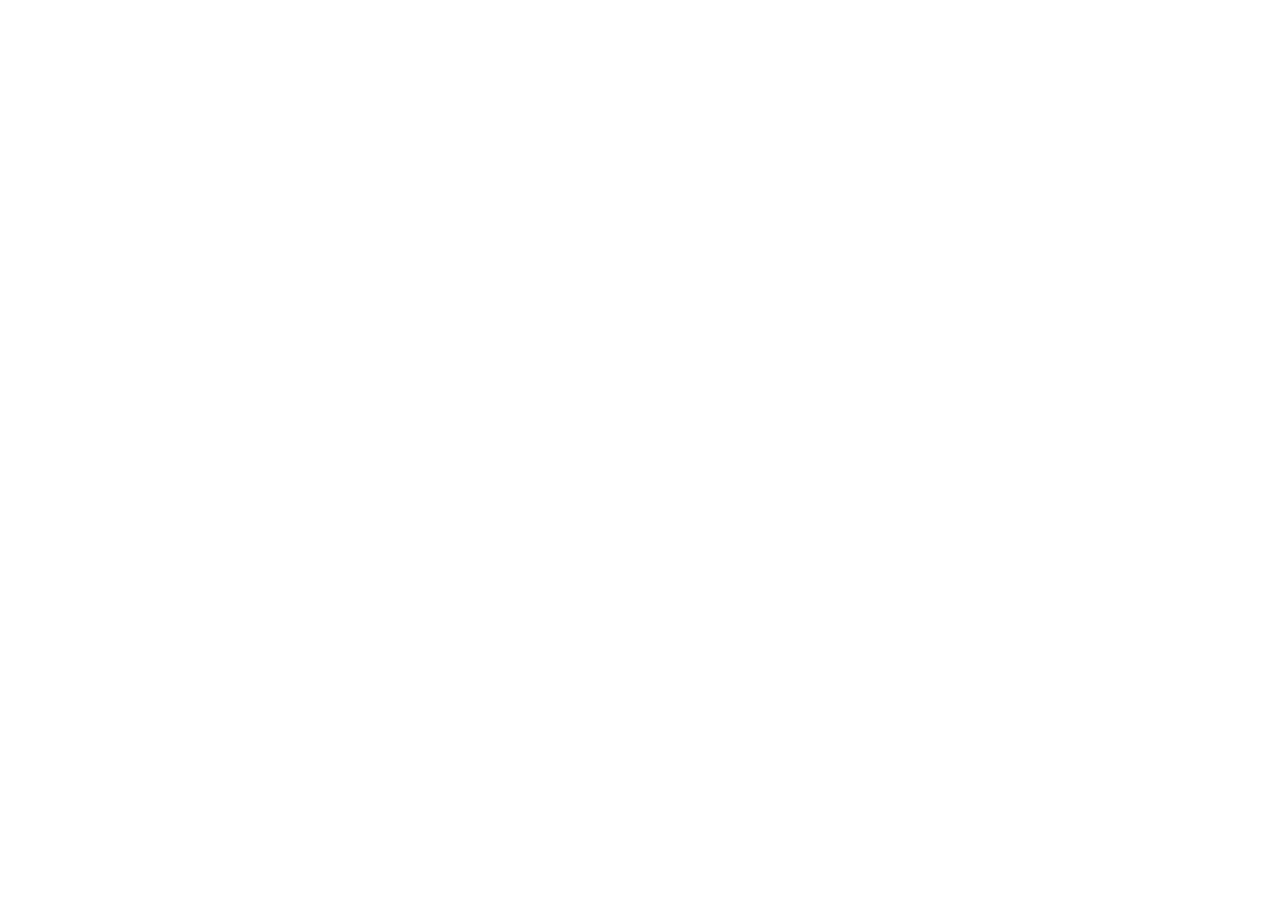
==== index.html @ f270d2f0 "Initial Commit" ====
<!doctype html>
<html lang="ko">
  <head>
    <meta charset="UTF-8" />
    <meta name="viewport" content="width=device-width, initial-scale=1.0" />
    <title>IRISTV</title>
  </head>
  <body></body>
</html>
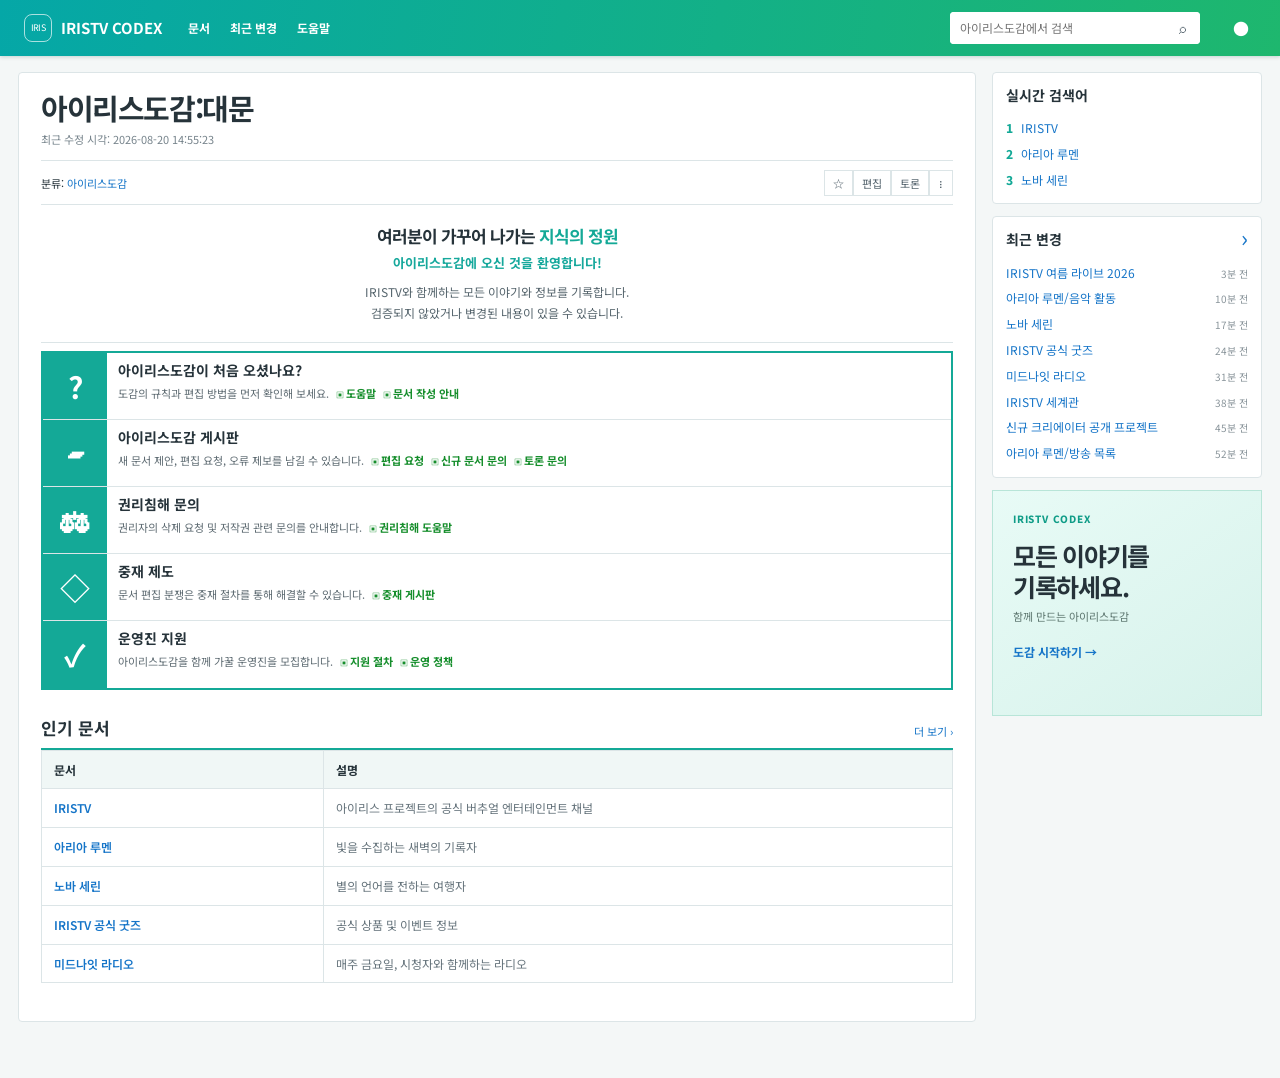
==== commit 20d6592e: "대문설정" ====
--- a/index.html
+++ b/index.html
@@ -3,7 +3,12 @@
   <head>
     <meta charset="UTF-8" />
     <meta name="viewport" content="width=device-width, initial-scale=1.0" />
-    <title>IRISTV</title>
+    <meta name="description" content="IRISTV 아이리스도감 메인 화면" />
+    <title>아이리스도감:대문 | IRISTV CODEX</title>
+    <link rel="stylesheet" href="./css/wiki.css" />
   </head>
-  <body></body>
+  <body>
+    <div id="app"></div>
+    <script type="module" src="./js/app.js"></script>
+  </body>
 </html>
--- a/css/wiki.css
+++ b/css/wiki.css
@@ -0,0 +1,66 @@
+@import url('https://fonts.googleapis.com/css2?family=Noto+Sans+KR:wght@400;500;600;700;800&display=swap');
+
+:root { --brand: #14a997; --ink: #26333a; --muted: #77848c; --line: #dce5e7; --soft: #f4f7f7; }
+* { box-sizing: border-box; }
+html { scroll-behavior: smooth; }
+body { margin: 0; background: var(--soft); color: var(--ink); font-family: 'Noto Sans KR', Arial, sans-serif; font-size: 14px; line-height: 1.65; }
+a { color: #1675c8; text-decoration: none; }
+button, input { font: inherit; }
+.site-header { height: 56px; display: flex; align-items: center; gap: 26px; padding: 0 max(24px, calc((100% - 1400px) / 2)); background: linear-gradient(100deg, #05a7a7, #1eb76e); color: #fff; box-shadow: 0 1px 4px #00423833; }
+.brand { display: flex; align-items: center; gap: 9px; color: #fff; white-space: nowrap; font-size: 15px; }
+.brand-mark { display: grid; place-items: center; width: 28px; height: 28px; border: 1px solid #ffffffa8; border-radius: 8px; font-size: 9px; letter-spacing: -.7px; }
+.header-nav { display: flex; gap: 20px; }
+.header-nav a { color: #fff; font-size: 12px; font-weight: 700; }
+.search-form { display: flex; width: 250px; height: 32px; margin-left: auto; overflow: hidden; background: #fff; border-radius: 4px; }
+.search-form input { flex: 1; min-width: 0; padding: 0 10px; border: 0; outline: 0; font-size: 12px; }
+.search-form button, .account-button { width: 35px; border: 0; background: #fff; color: #52616b; cursor: pointer; }
+.account-button { width: 30px; background: transparent; color: #fff; font-size: 16px; }
+.page-shell { display: grid; grid-template-columns: minmax(0, 1fr) 270px; gap: 16px; max-width: 1400px; margin: 16px auto; padding: 0 18px 40px; }
+.wiki-document, .side-panel { background: #fff; border: 1px solid var(--line); border-radius: 4px; }
+.wiki-document { min-width: 0; padding: 16px 22px 38px; }
+.document-heading { padding-bottom: 12px; border-bottom: 1px solid var(--line); }
+.document-heading h1 { margin: 0 0 5px; font-size: 29px; line-height: 1.25; letter-spacing: -1.4px; }
+.document-heading p { margin: 0; color: var(--muted); font-size: 11px; }
+.document-tools { display: flex; align-items: center; justify-content: space-between; min-height: 43px; gap: 14px; font-size: 11px; }
+.document-tools button { padding: 3px 8px; border: 1px solid var(--line); background: #fff; color: #52616b; cursor: pointer; }
+.welcome { padding: 17px 10px 19px; border-top: 1px solid var(--line); border-bottom: 1px solid var(--line); text-align: center; }
+.welcome h2 { margin: 0 0 2px; font-size: 17px; letter-spacing: -1px; }
+.welcome em { color: var(--brand); font-style: normal; }
+.welcome strong { display: block; margin-bottom: 8px; color: #16a89c; font-size: 13px; }
+.welcome p { margin: 1px 0; color: #56656d; font-size: 12px; }
+.guide-list { margin-top: 8px; border: 2px solid var(--brand); }
+.guide-item { display: grid; grid-template-columns: 64px 1fr; min-height: 67px; border-bottom: 1px solid var(--line); }
+.guide-item:last-child { border-bottom: 0; }
+.guide-icon { display: grid; place-items: center; background: var(--brand); color: #fff; font-size: 30px; font-weight: 700; }
+.guide-item > div { padding: 7px 11px; }
+.guide-item h2 { margin: 0; font-size: 14px; line-height: 1.5; }
+.guide-item p { display: inline; margin: 0; color: #5e6b72; font-size: 11px; }
+.guide-links { display: inline-flex; flex-wrap: wrap; gap: 7px; margin-left: 7px; }
+.guide-links a { color: #168e2c; font-size: 11px; font-weight: 700; }
+.guide-links a::before { content: '▣ '; font-size: 8px; }
+.popular-section { margin-top: 24px; }
+.section-title { display: flex; justify-content: space-between; align-items: center; border-bottom: 2px solid var(--brand); }
+.section-title h2 { margin: 0; padding-bottom: 5px; font-size: 17px; }
+.section-title a { font-size: 11px; }
+table { width: 100%; border-collapse: collapse; font-size: 12px; }
+th, td { padding: 9px 12px; border: 1px solid var(--line); text-align: left; }
+thead { background: #f0f7f6; }
+tbody th { width: 31%; color: #3d4b52; font-weight: 600; }
+td { color: #66747c; }
+.sidebar { display: flex; flex-direction: column; gap: 12px; }
+.side-panel { padding: 11px 13px; }
+.side-panel h2 { display: flex; justify-content: space-between; margin: 0 0 8px; font-size: 14px; }
+.side-panel h2 a { font-size: 23px; font-weight: 400; line-height: .8; }
+.live-panel ol, .side-panel ul { margin: 0; padding: 0; list-style: none; }
+.live-panel li { display: flex; gap: 8px; padding: 3px 0; font-size: 12px; }
+.live-panel li span { color: var(--brand); font-weight: 800; }
+.side-panel li { display: flex; align-items: baseline; gap: 8px; padding: 3px 0; font-size: 12px; }
+.side-panel li a { overflow: hidden; flex: 1; text-overflow: ellipsis; white-space: nowrap; }
+time { flex: none; color: #89949a; font-size: 10px; }
+.promo { min-height: 226px; padding: 20px; background: linear-gradient(145deg, #e8fbf6, #d7f2eb); border: 1px solid #b8e5d8; }
+.promo span { display: block; color: #0f9c87; font-size: 10px; font-weight: 800; letter-spacing: .08em; }
+.promo strong { display: block; margin: 13px 0 5px; font-size: 25px; line-height: 1.24; letter-spacing: -1.3px; }
+.promo p { margin: 0 0 14px; color: #5d766f; font-size: 11px; }
+.promo a { font-size: 12px; font-weight: 700; }
+@media (max-width: 820px) { .site-header { gap: 14px; padding: 0 14px; } .header-nav { display: none; } .page-shell { grid-template-columns: 1fr; padding: 0 10px 24px; } .sidebar { display: grid; grid-template-columns: 1fr 1fr; } .promo { grid-column: span 2; } }
+@media (max-width: 520px) { .site-header { height: 52px; } .brand strong { font-size: 12px; } .search-form { width: 155px; } .wiki-document { padding: 14px 12px 25px; } .document-heading h1 { font-size: 24px; } .guide-item { grid-template-columns: 48px 1fr; } .guide-icon { font-size: 24px; } .guide-item > div { padding: 6px 8px; } .sidebar { display: flex; } .promo { min-height: 160px; } }
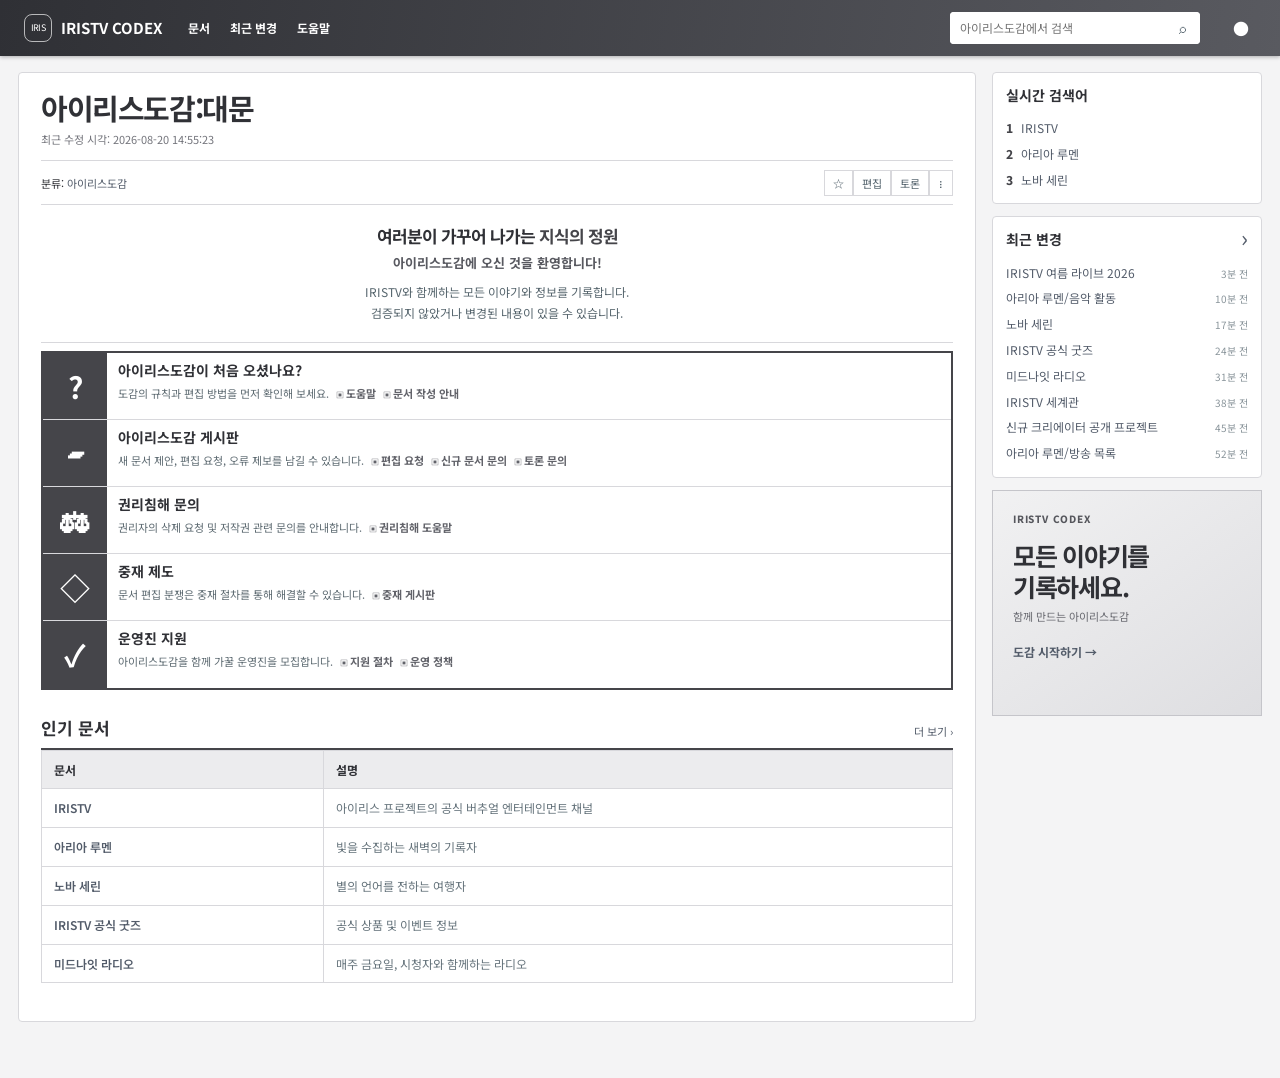
==== commit c5ef07d6: "테마 변경 및 url 설정" ====
--- a/index.html
+++ b/index.html
@@ -3,12 +3,9 @@
   <head>
     <meta charset="UTF-8" />
     <meta name="viewport" content="width=device-width, initial-scale=1.0" />
-    <meta name="description" content="IRISTV 아이리스도감 메인 화면" />
-    <title>아이리스도감:대문 | IRISTV CODEX</title>
-    <link rel="stylesheet" href="./css/wiki.css" />
+    <meta http-equiv="refresh" content="0; url=/c/%EC%95%84%EC%9D%B4%EB%A6%AC%EC%8A%A4%EB%8F%84%EA%B0%90%3A%EB%8C%80%EB%AC%B8/" />
+    <title>아이리스도감으로 이동 중…</title>
+    <script>location.replace('/c/%EC%95%84%EC%9D%B4%EB%A6%AC%EC%8A%A4%EB%8F%84%EA%B0%90%3A%EB%8C%80%EB%AC%B8/');</script>
   </head>
-  <body>
-    <div id="app"></div>
-    <script type="module" src="./js/app.js"></script>
-  </body>
+  <body></body>
 </html>
